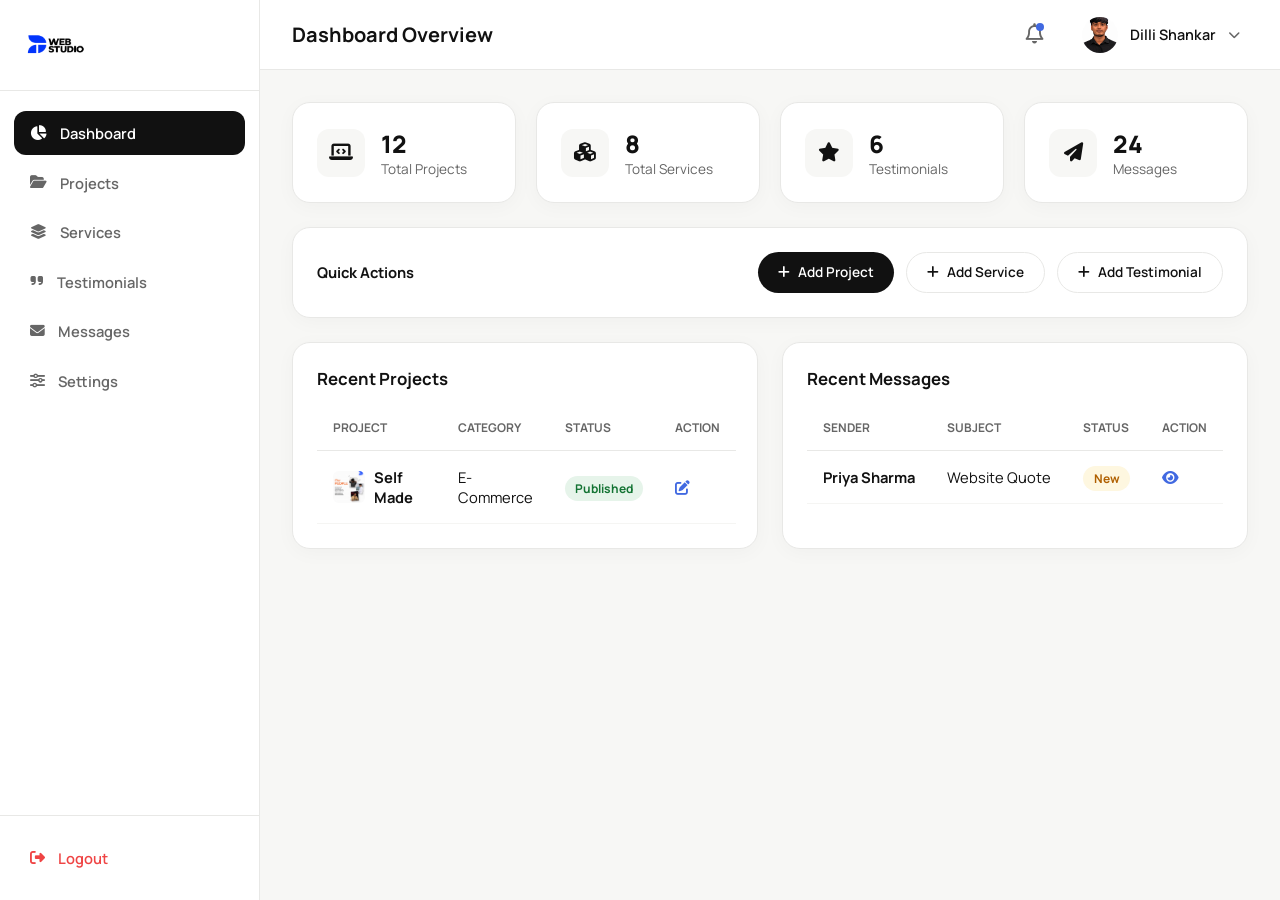
==== admin/index.html @ 5ff92c60 "Admin" ====
<!DOCTYPE html>
<html lang="en">

<head>
    <meta charset="UTF-8" />
    <meta name="viewport" content="width=device-width, initial-scale=1.0" />
    <title>Admin Dashboard — Dilli Web Studio</title>
    <link rel="stylesheet" href="css/admin-common.css" />
    <link rel="stylesheet" href="css/admin-dashboard.css" />
    <link rel="stylesheet" href="https://cdnjs.cloudflare.com/ajax/libs/font-awesome/6.5.1/css/all.min.css" />
</head>

<body>
    <div class="admin-layout">
        <aside class="admin-sidebar">
            <div>
                <div class="sidebar-header">
                    <!-- 3rd Fix: Logo Sizing Fix -->
                    <img src="../data/WebStudio-FinalLogo.png" alt="Dilli Web Studio" class="brand-logo-img" />
                </div>
                <ul class="sidebar-menu">
                    <li class="sidebar-item"><a href="index.html" class="sidebar-link active"><i
                                class="fa-solid fa-chart-pie"></i> Dashboard</a></li>
                    <li class="sidebar-item"><a href="projects.html" class="sidebar-link"><i
                                class="fa-solid fa-folder-open"></i> Projects</a></li>
                    <li class="sidebar-item"><a href="services.html" class="sidebar-link"><i
                                class="fa-solid fa-layer-group"></i> Services</a></li>
                    <li class="sidebar-item"><a href="testimonials.html" class="sidebar-link"><i
                                class="fa-solid fa-quote-right"></i> Testimonials</a></li>
                    <li class="sidebar-item"><a href="messages.html" class="sidebar-link"><i
                                class="fa-solid fa-envelope"></i> Messages</a></li>
                    <li class="sidebar-item"><a href="settings.html" class="sidebar-link"><i
                                class="fa-solid fa-sliders"></i> Settings</a></li>
                </ul>
            </div>
            <div style="padding: 1.25rem 0.85rem; border-top: 1px solid var(--border-subtle);">
                <a href="login.html" class="sidebar-link" style="color: #EF4444;"><i
                        class="fa-solid fa-right-from-bracket"></i> Logout</a>
            </div>
        </aside>

        <div class="admin-main">
            <header class="admin-topbar">
                <h1 style="font-size: 1.25rem; font-weight: 700;">Dashboard Overview</h1>
                <div class="topbar-right">

                    <!-- 1st Fix: Notification Bell Dropdown -->
                    <div class="notif-container">
                        <button class="notif-badge-btn" id="notifBtn">
                            <i class="fa-regular fa-bell"></i>
                            <span class="notif-dot"></span>
                        </button>
                        <div class="dropdown-panel" id="notifDropdown">
                            <div class="dropdown-header">Notifications (2)</div>
                            <div class="dropdown-body">
                                <div class="notif-item">
                                    <strong>New Project Inquiry</strong>
                                    <p style="color:var(--text-secondary);">Priya Sharma requested a quote.</p>
                                </div>
                                <div class="notif-item">
                                    <strong>System Backup</strong>
                                    <p style="color:var(--text-secondary);">Database successfully synced.</p>
                                </div>
                            </div>
                        </div>
                    </div>

                    <!-- 2nd Fix: Interactive Profile Trigger -->
                    <div class="admin-profile-btn" id="profileBtn">
                        <img src="../data/pic-of-mee.png" alt="Dilli Shankar" class="admin-avatar" />
                        <span style="font-weight: 600; font-size: 0.9rem;">Dilli Shankar</span>
                        <i class="fa-solid fa-chevron-down"
                            style="font-size: 0.75rem; color: var(--text-secondary);"></i>
                    </div>

                </div>
            </header>

            <main style="padding: 2rem;">
                <div class="stats-grid">
                    <div class="glass-admin-card stat-card" style="margin-bottom:0;">
                        <div class="stat-icon"><i class="fa-solid fa-laptop-code"></i></div>
                        <div>
                            <div style="font-size: 1.5rem; font-weight: 800;">12</div>
                            <div style="font-size: 0.85rem; color: var(--text-secondary);">Total Projects</div>
                        </div>
                    </div>
                    <div class="glass-admin-card stat-card" style="margin-bottom:0;">
                        <div class="stat-icon"><i class="fa-solid fa-cubes"></i></div>
                        <div>
                            <div style="font-size: 1.5rem; font-weight: 800;">8</div>
                            <div style="font-size: 0.85rem; color: var(--text-secondary);">Total Services</div>
                        </div>
                    </div>
                    <div class="glass-admin-card stat-card" style="margin-bottom:0;">
                        <div class="stat-icon"><i class="fa-solid fa-star"></i></div>
                        <div>
                            <div style="font-size: 1.5rem; font-weight: 800;">6</div>
                            <div style="font-size: 0.85rem; color: var(--text-secondary);">Testimonials</div>
                        </div>
                    </div>
                    <div class="glass-admin-card stat-card" style="margin-bottom:0;">
                        <div class="stat-icon"><i class="fa-solid fa-paper-plane"></i></div>
                        <div>
                            <div style="font-size: 1.5rem; font-weight: 800;">24</div>
                            <div style="font-size: 0.85rem; color: var(--text-secondary);">Messages</div>
                        </div>
                    </div>
                </div>

                <div class="glass-admin-card" style="display:flex; justify-content:space-between; align-items:center;">
                    <div style="font-weight: 700;">Quick Actions</div>
                    <div style="display:flex; gap:0.75rem;">
                        <a href="projects.html" class="btn-pill-admin btn-primary-admin"><i
                                class="fa-solid fa-plus"></i> Add Project</a>
                        <a href="services.html" class="btn-pill-admin btn-secondary-admin"><i
                                class="fa-solid fa-plus"></i> Add Service</a>
                        <a href="testimonials.html" class="btn-pill-admin btn-secondary-admin"><i
                                class="fa-solid fa-plus"></i> Add Testimonial</a>
                    </div>
                </div>

                <div style="display: grid; grid-template-columns: repeat(auto-fit, minmax(380px, 1fr)); gap: 1.5rem;">
                    <div class="glass-admin-card">
                        <h3 style="font-size: 1.05rem; font-weight: 700; margin-bottom: 1rem;">Recent Projects</h3>
                        <table class="admin-table">
                            <thead>
                                <tr>
                                    <th>Project</th>
                                    <th>Category</th>
                                    <th>Status</th>
                                    <th>Action</th>
                                </tr>
                            </thead>
                            <tbody>
                                <tr>
                                    <td style="display:flex; align-items:center; gap:0.6rem;">
                                        <img src="../data/poster.png" class="table-img-thumb" alt="Thumb" />
                                        <strong>Self Made</strong>
                                    </td>
                                    <td>E-Commerce</td>
                                    <td><span class="status-badge published">Published</span></td>
                                    <td><a href="projects.html" style="color:var(--accent-blue);"><i
                                                class="fa-solid fa-pen-to-square"></i></a></td>
                                </tr>
                            </tbody>
                        </table>
                    </div>

                    <div class="glass-admin-card">
                        <h3 style="font-size: 1.05rem; font-weight: 700; margin-bottom: 1rem;">Recent Messages</h3>
                        <table class="admin-table">
                            <thead>
                                <tr>
                                    <th>Sender</th>
                                    <th>Subject</th>
                                    <th>Status</th>
                                    <th>Action</th>
                                </tr>
                            </thead>
                            <tbody>
                                <tr>
                                    <td><strong>Priya Sharma</strong></td>
                                    <td>Website Quote</td>
                                    <td><span class="status-badge new">New</span></td>
                                    <td><a href="messages.html" style="color:var(--accent-blue);"><i
                                                class="fa-solid fa-eye"></i></a></td>
                                </tr>
                            </tbody>
                        </table>
                    </div>
                </div>
            </main>
        </div>
    </div>

    <!-- Quick Profile Modal (Opens on Profile Click) -->
    <div class="custom-modal-backdrop" id="profileModal">
        <div class="custom-modal-card">
            <button class="modal-close-btn" onclick="closeAdminModal('profileModal')">&times;</button>
            <div style="text-align: center; margin-bottom: 1.25rem;">
                <img src="../data/pic-of-mee.png" class="admin-avatar"
                    style="width: 70px; height: 70px; margin-bottom: 0.5rem;" />
                <h3 style="font-weight: 800;">Dilli Shankar</h3>
                <p style="color: var(--text-secondary); font-size: 0.85rem;">Super Admin</p>
            </div>
            <div style="display: flex; flex-direction: column; gap: 0.5rem;">
                <a href="settings.html" class="btn-pill-admin btn-secondary-admin" style="justify-content: center;"><i
                        class="fa-solid fa-sliders"></i> Account Settings</a>
                <a href="login.html" class="btn-pill-admin"
                    style="background:#EF4444; color:#FFF; justify-content: center;"><i
                        class="fa-solid fa-right-from-bracket"></i> Log Out</a>
            </div>
        </div>
    </div>

    <script src="js/admin-script.js"></script>
</body>

</html>
---- admin/css/admin-common.css ----
@import url('https://fonts.googleapis.com/css2?family=Manrope:wght@400;500;600;700;800&display=swap');

:root {
    --bg-primary: #F7F7F5;
    --text-primary: #111111;
    --text-secondary: #666666;
    --color-white: #FFFFFF;
    --border-subtle: #E8E8E6;
    --accent-blue: #4169E1;
    --accent-dark: #1A1A1A;
    --font-family: 'Manrope', -apple-system, sans-serif;

    --radius-sm: 8px;
    --radius-md: 12px;
    --radius-card: 18px;
    --radius-pill: 9999px;

    --shadow-card: 0 4px 20px rgba(0, 0, 0, 0.03);
    --shadow-dropdown: 0 12px 32px rgba(0, 0, 0, 0.12);
}

* { box-sizing: border-box; margin: 0; padding: 0; }

body {
    background-color: var(--bg-primary);
    color: var(--text-primary);
    font-family: var(--font-family);
    font-size: 0.92rem;
    overflow-x: hidden;
}

/* Layout */
.admin-layout { display: flex; min-height: 100vh; }

.admin-sidebar {
    width: 260px;
    background: var(--color-white);
    border-right: 1px solid var(--border-subtle);
    display: flex;
    flex-direction: column;
    justify-content: space-between;
    position: fixed;
    top: 0; bottom: 0; left: 0;
    z-index: 1000;
}

.sidebar-header {
    padding: 1.5rem;
    display: flex;
    align-items: center;
    border-bottom: 1px solid var(--border-subtle);
}

.brand-logo-img {
    height: 42px;
    max-width: 170px;
    object-fit: contain;
}

.sidebar-menu { list-style: none; padding: 1.25rem 0.85rem; flex-grow: 1; }
.sidebar-item { margin-bottom: 0.35rem; }

.sidebar-link {
    display: flex;
    align-items: center;
    gap: 0.85rem;
    padding: 0.75rem 1rem;
    color: var(--text-secondary);
    text-decoration: none;
    font-weight: 600;
    border-radius: var(--radius-md);
    transition: all 0.2s ease;
}

.sidebar-link:hover, .sidebar-link.active {
    color: var(--text-primary);
    background-color: var(--bg-primary);
}

.sidebar-link.active {
    background-color: #111;
    color: #FFF;
}

.admin-main { margin-left: 260px; flex-grow: 1; display: flex; flex-direction: column; }

.admin-topbar {
    height: 70px;
    background: rgba(255, 255, 255, 0.95);
    backdrop-filter: blur(10px);
    border-bottom: 1px solid var(--border-subtle);
    display: flex;
    align-items: center;
    justify-content: space-between;
    padding: 0 2rem;
    position: sticky;
    top: 0;
    z-index: 999;
}

.topbar-right { display: flex; align-items: center; gap: 1.5rem; position: relative; }

/* Notifications Dropdown */
.notif-container { position: relative; }
.notif-badge-btn {
    position: relative;
    background: none; border: none;
    font-size: 1.25rem; color: var(--text-secondary);
    cursor: pointer; padding: 6px;
    border-radius: 50%;
    transition: background 0.2s;
}
.notif-badge-btn:hover { background: var(--bg-primary); color: var(--text-primary); }
.notif-dot {
    position: absolute; top: 6px; right: 6px;
    width: 8px; height: 8px;
    background-color: var(--accent-blue);
    border-radius: 50%;
}

.dropdown-panel {
    position: absolute;
    top: 50px; right: 0;
    width: 320px;
    background: #FFF;
    border: 1px solid var(--border-subtle);
    border-radius: var(--radius-card);
    box-shadow: var(--shadow-dropdown);
    display: none;
    flex-direction: column;
    z-index: 1001;
}
.dropdown-panel.show { display: flex; }
.dropdown-header { padding: 1rem; font-weight: 700; border-bottom: 1px solid var(--border-subtle); }
.dropdown-body { max-height: 260px; overflow-y: auto; }
.notif-item { padding: 0.85rem 1rem; border-bottom: 1px solid #F2F2F0; font-size: 0.85rem; cursor: pointer; }
.notif-item:hover { background: var(--bg-primary); }

/* Profile Trigger */
.admin-profile-btn {
    display: flex; align-items: center; gap: 0.75rem;
    cursor: pointer; padding: 4px 8px; border-radius: var(--radius-pill);
    transition: background 0.2s;
}
.admin-profile-btn:hover { background: var(--bg-primary); }
.admin-avatar { width: 36px; height: 36px; border-radius: 50%; object-fit: cover; }

/* Shared Cards & UI Components */
.glass-admin-card {
    background: var(--color-white);
    border: 1px solid var(--border-subtle);
    border-radius: var(--radius-card);
    box-shadow: var(--shadow-card);
    padding: 1.5rem;
    margin-bottom: 1.5rem;
}

.btn-pill-admin {
    display: inline-flex; align-items: center; gap: 0.5rem;
    border-radius: var(--radius-pill); font-weight: 600; font-size: 0.85rem;
    padding: 0.65rem 1.25rem; cursor: pointer; border: none; text-decoration: none;
}
.btn-primary-admin { background: #111; color: #FFF; transition: 0.2s; }
.btn-primary-admin:hover { background: var(--accent-blue); }
.btn-secondary-admin { background: #FFF; color: #111; border: 1px solid var(--border-subtle); }

.admin-form-group { margin-bottom: 1rem; text-align: left; }
.admin-form-group label { display: block; font-weight: 600; margin-bottom: 0.35rem; font-size: 0.85rem; }
.admin-input { width: 100%; padding: 0.7rem 0.9rem; border-radius: 10px; border: 1px solid var(--border-subtle); background: var(--bg-primary); }

/* Responsive Toggle */
.sidebar-toggle-btn {
    display: none;
    background: none;
    border: none;
    font-size: 1.25rem;
    cursor: pointer;
    color: var(--text-primary);
    padding: 0.5rem;
}

@media (max-width: 991px) {
    .sidebar-toggle-btn { display: block; }
}

/* Modals */
.custom-modal-backdrop {
    position: fixed; inset: 0; background: rgba(0, 0, 0, 0.4);
    backdrop-filter: blur(4px); display: none; align-items: center; justify-content: center; z-index: 9999;
}
.custom-modal-backdrop.active { display: flex; }
.custom-modal-card {
    background: #FFF; border-radius: var(--radius-card);
    width: min(90%, 500px); padding: 2rem; position: relative;
}
.modal-close-btn { position: absolute; top: 1.25rem; right: 1.25rem; background: none; border: none; font-size: 1.2rem; cursor: pointer; }
---- admin/css/admin-dashboard.css ----
/* Dashboard Specific Styles */
.stats-grid { 
    display: grid; 
    grid-template-columns: repeat(auto-fit, minmax(210px, 1fr)); 
    gap: 1.25rem; 
    margin-bottom: 1.5rem; 
}

.stat-card { display: flex; align-items: center; gap: 1rem; }

.stat-icon {
    width: 48px; height: 48px; border-radius: 12px;
    background: var(--bg-primary); color: var(--text-primary);
    display: flex; align-items: center; justify-content: center; font-size: 1.2rem;
}

.admin-table { width: 100%; border-collapse: collapse; text-align: left; }
.admin-table th { padding: 0.85rem 1rem; border-bottom: 1px solid var(--border-subtle); font-size: 0.75rem; text-transform: uppercase; color: var(--text-secondary); }
.admin-table td { padding: 1rem; border-bottom: 1px solid #F5F5F3; vertical-align: middle; }
.table-img-thumb { width: 44px; height: 32px; border-radius: 6px; object-fit: cover; }

.status-badge { padding: 0.25rem 0.65rem; border-radius: var(--radius-pill); font-size: 0.75rem; font-weight: 700; }
.status-badge.published { background: #E6F4EA; color: #137333; }
.status-badge.new { background: #FEF7E0; color: #B06000; }
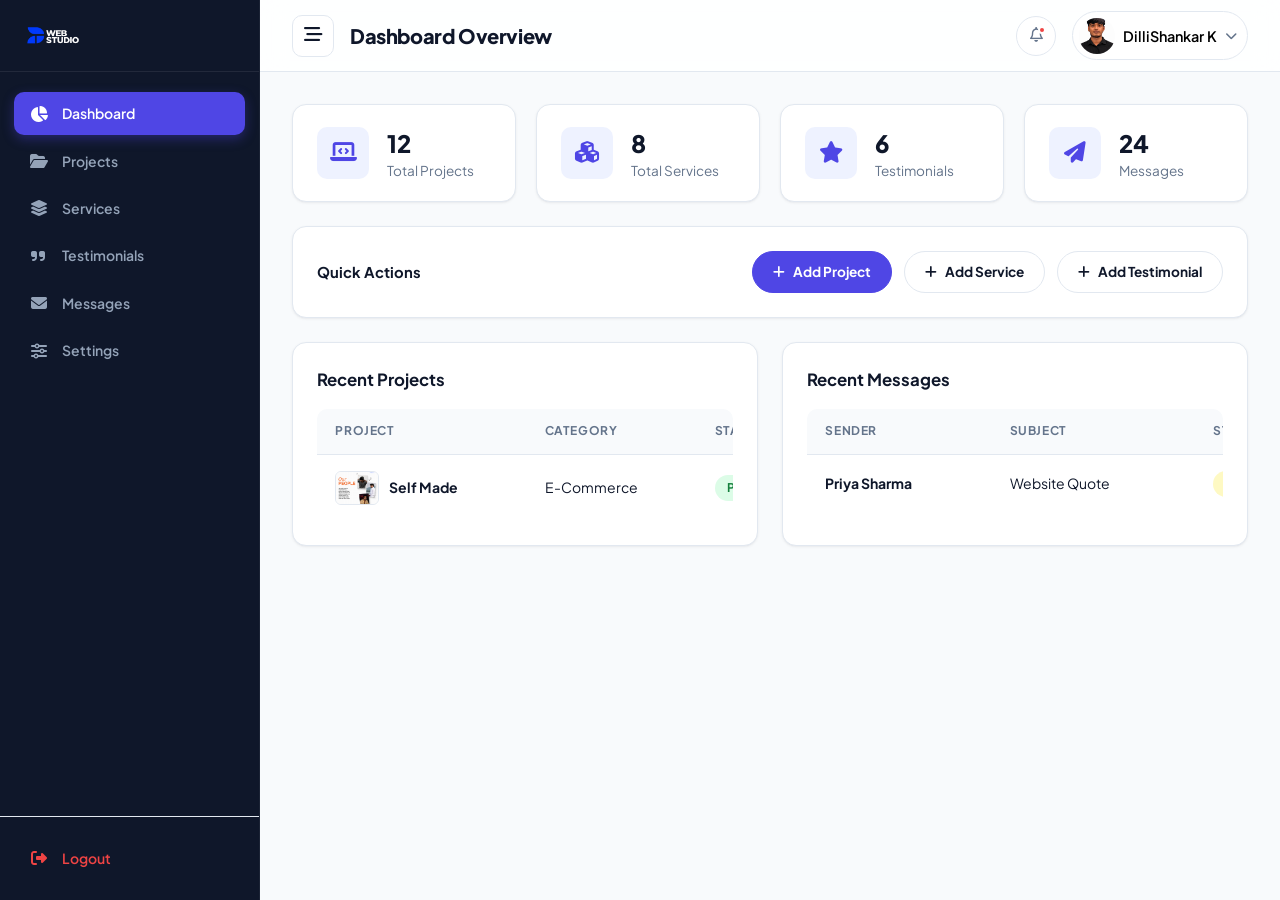
==== commit 434d6c5a: "'a'" ====
--- a/admin/index.html
+++ b/admin/index.html
@@ -5,18 +5,17 @@
     <meta charset="UTF-8" />
     <meta name="viewport" content="width=device-width, initial-scale=1.0" />
     <title>Admin Dashboard — Dilli Web Studio</title>
-    <link rel="stylesheet" href="css/admin-common.css" />
-    <link rel="stylesheet" href="css/admin-dashboard.css" />
+    <link rel="stylesheet" href="css/admin.css" />
     <link rel="stylesheet" href="https://cdnjs.cloudflare.com/ajax/libs/font-awesome/6.5.1/css/all.min.css" />
 </head>
 
 <body>
     <div class="admin-layout">
-        <aside class="admin-sidebar">
+        <!-- Sidebar Navigation -->
+        <aside class="admin-sidebar" id="adminSidebar">
             <div>
                 <div class="sidebar-header">
-                    <!-- 3rd Fix: Logo Sizing Fix -->
-                    <img src="../data/WebStudio-FinalLogo.png" alt="Dilli Web Studio" class="brand-logo-img" />
+                    <img src="../data/WebStudio-FinalLogo1.png" alt="Dilli Web Studio" class="brand-logo-img" />
                 </div>
                 <ul class="sidebar-menu">
                     <li class="sidebar-item"><a href="index.html" class="sidebar-link active"><i
@@ -39,14 +38,22 @@
             </div>
         </aside>
 
+        <!-- Main Content Area -->
         <div class="admin-main">
+            <!-- Professional Top Navigation Bar -->
             <header class="admin-topbar">
-                <h1 style="font-size: 1.25rem; font-weight: 700;">Dashboard Overview</h1>
+                <div class="topbar-left">
+                    <!-- Clean Professional Hamburger Toggle -->
+                    <button class="sidebar-toggle-btn" id="sidebarToggle" aria-label="Toggle Navigation">
+                        <i class="fa-solid fa-bars-staggered"></i>
+                    </button>
+                    <h1 class="page-title">Dashboard Overview</h1>
+                </div>
+
                 <div class="topbar-right">
-
-                    <!-- 1st Fix: Notification Bell Dropdown -->
+                    <!-- Notification Bell Dropdown -->
                     <div class="notif-container">
-                        <button class="notif-badge-btn" id="notifBtn">
+                        <button class="notif-badge-btn" id="notifBtn" aria-label="Notifications">
                             <i class="fa-regular fa-bell"></i>
                             <span class="notif-dot"></span>
                         </button>
@@ -65,14 +72,12 @@
                         </div>
                     </div>
 
-                    <!-- 2nd Fix: Interactive Profile Trigger -->
-                    <div class="admin-profile-btn" id="profileBtn">
-                        <img src="../data/pic-of-mee.png" alt="Dilli Shankar" class="admin-avatar" />
-                        <span style="font-weight: 600; font-size: 0.9rem;">Dilli Shankar</span>
-                        <i class="fa-solid fa-chevron-down"
-                            style="font-size: 0.75rem; color: var(--text-secondary);"></i>
-                    </div>
-
+                    <!-- Refined Profile Trigger -->
+                    <button class="admin-profile-btn" id="profileBtn" onclick="openAdminModal('profileModal')">
+                        <img src="../data/pic-of-mee.png" alt="DilliShankar K" class="admin-avatar" />
+                        <span style="font-weight: 600; font-size: 0.9rem;">DilliShankar K</span>
+                        <i class="fa-solid fa-chevron-down profile-chevron"></i>
+                    </button>
                 </div>
             </header>
 
@@ -108,9 +113,10 @@
                     </div>
                 </div>
 
-                <div class="glass-admin-card" style="display:flex; justify-content:space-between; align-items:center;">
+                <div class="glass-admin-card"
+                    style="display:flex; justify-content:space-between; align-items:center; flex-wrap:wrap; gap:1rem;">
                     <div style="font-weight: 700;">Quick Actions</div>
-                    <div style="display:flex; gap:0.75rem;">
+                    <div style="display:flex; gap:0.75rem; flex-wrap:wrap;">
                         <a href="projects.html" class="btn-pill-admin btn-primary-admin"><i
                                 class="fa-solid fa-plus"></i> Add Project</a>
                         <a href="services.html" class="btn-pill-admin btn-secondary-admin"><i
@@ -120,76 +126,89 @@
                     </div>
                 </div>
 
-                <div style="display: grid; grid-template-columns: repeat(auto-fit, minmax(380px, 1fr)); gap: 1.5rem;">
+                <div style="display: grid; grid-template-columns: repeat(auto-fit, minmax(300px, 1fr)); gap: 1.5rem;">
                     <div class="glass-admin-card">
                         <h3 style="font-size: 1.05rem; font-weight: 700; margin-bottom: 1rem;">Recent Projects</h3>
-                        <table class="admin-table">
-                            <thead>
-                                <tr>
-                                    <th>Project</th>
-                                    <th>Category</th>
-                                    <th>Status</th>
-                                    <th>Action</th>
-                                </tr>
-                            </thead>
-                            <tbody>
-                                <tr>
-                                    <td style="display:flex; align-items:center; gap:0.6rem;">
-                                        <img src="../data/poster.png" class="table-img-thumb" alt="Thumb" />
-                                        <strong>Self Made</strong>
-                                    </td>
-                                    <td>E-Commerce</td>
-                                    <td><span class="status-badge published">Published</span></td>
-                                    <td><a href="projects.html" style="color:var(--accent-blue);"><i
-                                                class="fa-solid fa-pen-to-square"></i></a></td>
-                                </tr>
-                            </tbody>
-                        </table>
+                        <div class="table-responsive-custom">
+                            <table class="admin-table">
+                                <thead>
+                                    <tr>
+                                        <th>Project</th>
+                                        <th>Category</th>
+                                        <th>Status</th>
+                                        <th>Action</th>
+                                    </tr>
+                                </thead>
+                                <tbody>
+                                    <tr>
+                                        <td style="display:flex; align-items:center; gap:0.6rem;">
+                                            <img src="../data/poster.png" class="table-img-thumb" alt="Thumb" />
+                                            <strong>Self Made</strong>
+                                        </td>
+                                        <td>E-Commerce</td>
+                                        <td><span class="status-badge published">Published</span></td>
+                                        <td><a href="projects.html" style="color:var(--accent-primary);"><i
+                                                    class="fa-solid fa-pen-to-square"></i></a></td>
+                                    </tr>
+                                </tbody>
+                            </table>
+                        </div>
                     </div>
 
                     <div class="glass-admin-card">
                         <h3 style="font-size: 1.05rem; font-weight: 700; margin-bottom: 1rem;">Recent Messages</h3>
-                        <table class="admin-table">
-                            <thead>
-                                <tr>
-                                    <th>Sender</th>
-                                    <th>Subject</th>
-                                    <th>Status</th>
-                                    <th>Action</th>
-                                </tr>
-                            </thead>
-                            <tbody>
-                                <tr>
-                                    <td><strong>Priya Sharma</strong></td>
-                                    <td>Website Quote</td>
-                                    <td><span class="status-badge new">New</span></td>
-                                    <td><a href="messages.html" style="color:var(--accent-blue);"><i
-                                                class="fa-solid fa-eye"></i></a></td>
-                                </tr>
-                            </tbody>
-                        </table>
+                        <div class="table-responsive-custom">
+                            <table class="admin-table">
+                                <thead>
+                                    <tr>
+                                        <th>Sender</th>
+                                        <th>Subject</th>
+                                        <th>Status</th>
+                                        <th>Action</th>
+                                    </tr>
+                                </thead>
+                                <tbody>
+                                    <tr>
+                                        <td><strong>Priya Sharma</strong></td>
+                                        <td>Website Quote</td>
+                                        <td><span class="status-badge new">New</span></td>
+                                        <td><a href="messages.html" style="color:var(--accent-primary);"><i
+                                                    class="fa-solid fa-eye"></i></a></td>
+                                    </tr>
+                                </tbody>
+                            </table>
+                        </div>
                     </div>
                 </div>
             </main>
         </div>
     </div>
 
-    <!-- Quick Profile Modal (Opens on Profile Click) -->
+    <!-- Mobile Backdrop -->
+    <div class="sidebar-overlay" id="sidebarOverlay"></div>
+
+    <!-- Updated Quick Profile Modal -->
     <div class="custom-modal-backdrop" id="profileModal">
-        <div class="custom-modal-card">
-            <button class="modal-close-btn" onclick="closeAdminModal('profileModal')">&times;</button>
-            <div style="text-align: center; margin-bottom: 1.25rem;">
-                <img src="../data/pic-of-mee.png" class="admin-avatar"
-                    style="width: 70px; height: 70px; margin-bottom: 0.5rem;" />
-                <h3 style="font-weight: 800;">Dilli Shankar</h3>
-                <p style="color: var(--text-secondary); font-size: 0.85rem;">Super Admin</p>
-            </div>
-            <div style="display: flex; flex-direction: column; gap: 0.5rem;">
-                <a href="settings.html" class="btn-pill-admin btn-secondary-admin" style="justify-content: center;"><i
-                        class="fa-solid fa-sliders"></i> Account Settings</a>
-                <a href="login.html" class="btn-pill-admin"
-                    style="background:#EF4444; color:#FFF; justify-content: center;"><i
-                        class="fa-solid fa-right-from-bracket"></i> Log Out</a>
+        <div class="custom-modal-card profile-card-modal">
+            <button class="modal-close-btn" onclick="closeAdminModal('profileModal')"
+                aria-label="Close modal">&times;</button>
+            <div class="profile-modal-content">
+                <div class="profile-avatar-large">
+                    <img src="../data/pic-of-mee.png" alt="DilliShankar K" />
+                </div>
+                <h2 class="profile-name">DilliShankar K</h2>
+                <p class="profile-role">Founder of WebStudio</p>
+
+                <div class="profile-actions">
+                    <a href="settings.html" class="btn-pill-admin btn-secondary-admin profile-btn">
+                        <i class="fa-solid fa-sliders"></i>
+                        <span>Account Settings</span>
+                    </a>
+                    <a href="login.html" class="btn-pill-admin btn-danger-admin profile-btn">
+                        <i class="fa-solid fa-right-from-bracket"></i>
+                        <span>Log Out</span>
+                    </a>
+                </div>
             </div>
         </div>
     </div>
--- a/admin/css/admin.css
+++ b/admin/css/admin.css
@@ -0,0 +1,996 @@
+/* =========================================================
+   PROFESSIONAL MODERN ADMIN PANEL SYSTEM
+   Target: Dilli Web Studio Admin Suite
+   ========================================================= */
+
+@import url('https://fonts.googleapis.com/css2?family=Plus+Jakarta+Sans:wght@400;500;600;700;800&display=swap');
+
+/* ---------- Theme Color Variables & Tokens ---------- */
+:root {
+    /* Brand & Accent Palette */
+    --accent-primary: #4f46e5;       /* Indigo primary */
+    --accent-primary-hover: #4338ca;
+    --accent-light: #eef2ff;
+    
+    /* Dark Sidebar & Navigation */
+    --bg-sidebar: #0f172a;           /* Deep Slate Blue */
+    --bg-sidebar-hover: #1e293b;
+    --sidebar-border: rgba(255, 255, 255, 0.08);
+
+    /* Main Interface Colors */
+    --bg-primary: #f8fafc;           /* Clean Off-White Background */
+    --bg-surface: #ffffff;           /* Elevated Card White */
+    
+    /* Typography Colors */
+    --text-primary: #0f172a;         /* High contrast slate */
+    --text-secondary: #64748b;       /* Soft muted slate */
+    --text-muted: #94a3b8;           /* Placeholder slate */
+    --text-on-dark: #f8fafc;
+
+    /* Borders & Dividers */
+    --border-subtle: #e2e8f0;
+    --border-thin: 1px solid var(--border-subtle);
+
+    /* Status Badges Colors */
+    --status-success-bg: #dcfce7;
+    --status-success-text: #15803d;
+    --status-warning-bg: #fef9c3;
+    --status-warning-text: #a16207;
+    --status-danger-bg: #fee2e2;
+    --status-danger-text: #b91c1c;
+
+    /* Refined Drop Shadows */
+    --shadow-xs: 0 1px 2px 0 rgba(0, 0, 0, 0.05);
+    --shadow-sm: 0 1px 3px 0 rgba(15, 23, 42, 0.06), 0 1px 2px -1px rgba(15, 23, 42, 0.06);
+    --shadow-md: 0 4px 6px -1px rgba(15, 23, 42, 0.08), 0 2px 4px -2px rgba(15, 23, 42, 0.05);
+    --shadow-lg: 0 10px 25px -5px rgba(15, 23, 42, 0.1), 0 8px 10px -6px rgba(15, 23, 42, 0.06);
+
+    /* Border Radius Token Hierarchy */
+    --radius-sm: 6px;
+    --radius-md: 10px;
+    --radius-lg: 14px;
+    --radius-pill: 9999px;
+
+    /* Structural Dimensions */
+    --sidebar-width: 260px;
+    --topbar-height: 72px;
+
+    font-family: 'Plus Jakarta Sans', system-ui, -apple-system, BlinkMacSystemFont, "Segoe UI", Roboto, sans-serif;
+}
+
+/* ---------- Master CSS Reset ---------- */
+*, *::before, *::after {
+    box-sizing: border-box;
+}
+
+html {
+    scroll-behavior: smooth;
+}
+
+body {
+    margin: 0;
+    min-height: 100vh;
+    background: var(--bg-primary);
+    color: var(--text-primary);
+    font-family: inherit;
+    font-size: 0.925rem;
+    line-height: 1.5;
+    -webkit-font-smoothing: antialiased;
+}
+
+button, input, select, textarea {
+    font-family: inherit;
+    font-size: inherit;
+}
+
+button {
+    cursor: pointer;
+    border: none;
+    background: transparent;
+}
+
+a {
+    color: inherit;
+    text-decoration: none;
+}
+
+img {
+    max-width: 100%;
+    display: block;
+}
+
+/* ---------- Admin Layout Grid ---------- */
+.admin-layout {
+    display: flex;
+    min-height: 100vh;
+    width: 100%;
+    background: var(--bg-primary);
+}
+
+/* ---------- Sidebar Styling ---------- */
+.admin-sidebar {
+    position: fixed;
+    inset: 0 auto 0 0;
+    width: var(--sidebar-width);
+    min-height: 100vh;
+    background: var(--bg-sidebar);
+    color: var(--text-on-dark);
+    display: flex;
+    flex-direction: column;
+    justify-content: space-between;
+    z-index: 100;
+    overflow-y: auto;
+    border-right: 1px solid rgba(255, 255, 255, 0.05);
+    transition: transform 0.3s cubic-bezier(0.16, 1, 0.3, 1);
+}
+
+.admin-sidebar > div:first-child {
+    flex: 1;
+}
+
+.sidebar-header {
+    height: var(--topbar-height);
+    display: flex;
+    align-items: center;
+    padding: 0 1.5rem;
+    border-bottom: 1px solid var(--sidebar-border);
+}
+
+.brand-logo-img {
+    display: block;
+    width: auto;
+    max-width: 170px;
+    height: 38px;
+    object-fit: contain;
+}
+
+.sidebar-menu {
+    list-style: none;
+    padding: 1.25rem 0.85rem;
+    margin: 0;
+}
+
+.sidebar-item {
+    margin-bottom: 0.25rem;
+}
+
+.sidebar-link {
+    display: flex;
+    align-items: center;
+    gap: 0.85rem;
+    width: 100%;
+    padding: 0.7rem 0.95rem;
+    border-radius: var(--radius-md);
+    color: #94a3b8;
+    font-size: 0.875rem;
+    font-weight: 600;
+    transition: all 0.2s ease;
+}
+
+.sidebar-link i {
+    width: 20px;
+    text-align: center;
+    font-size: 1rem;
+    transition: color 0.2s ease;
+}
+
+.sidebar-link:hover {
+    background: var(--bg-sidebar-hover);
+    color: #ffffff;
+}
+
+.sidebar-link.active {
+    background: var(--accent-primary);
+    color: #ffffff;
+    box-shadow: 0 4px 12px rgba(79, 70, 229, 0.35);
+}
+
+.sidebar-link.active i {
+    color: #ffffff;
+}
+
+/* ---------- Main Workspace Layout ---------- */
+.admin-main {
+    width: calc(100% - var(--sidebar-width));
+    min-width: 0;
+    margin-left: var(--sidebar-width);
+    min-height: 100vh;
+    display: flex;
+    flex-direction: column;
+}
+
+/* ---------- Top Navigation Bar ---------- */
+.admin-topbar {
+    position: sticky;
+    top: 0;
+    z-index: 50;
+    height: var(--topbar-height);
+    padding: 0 2rem;
+    display: flex;
+    align-items: center;
+    justify-content: space-between;
+    gap: 1rem;
+    background: rgba(255, 255, 255, 0.85);
+    border-bottom: var(--border-thin);
+    backdrop-filter: blur(12px);
+    -webkit-backdrop-filter: blur(12px);
+}
+
+.admin-topbar h1,
+.admin-topbar .page-title {
+    margin: 0;
+    font-size: 1.25rem;
+    font-weight: 800;
+    letter-spacing: -0.02em;
+    color: var(--text-primary);
+}
+
+.topbar-right {
+    display: flex;
+    align-items: center;
+    gap: 1rem;
+}
+
+.sidebar-toggle-btn {
+    display: none;
+    background: transparent;
+    border: 1px solid var(--border-subtle);
+    border-radius: var(--radius-sm);
+    color: var(--text-primary);
+    font-size: 1.1rem;
+    padding: 0.45rem 0.65rem;
+    cursor: pointer;
+    transition: background 0.2s ease;
+}
+
+.sidebar-toggle-btn:hover {
+    background: #f1f5f9;
+}
+
+/* ---------- User Profile Trigger Badge ---------- */
+.admin-profile-btn {
+    display: flex;
+    align-items: center;
+    gap: 0.75rem;
+    padding: 0.35rem 0.75rem 0.35rem 0.35rem;
+    border-radius: var(--radius-pill);
+    border: 1px solid var(--border-subtle);
+    background: var(--bg-surface);
+    cursor: pointer;
+    transition: all 0.2s ease;
+}
+
+.admin-profile-btn:hover {
+    background: #f8fafc;
+    border-color: #cbd5e1;
+    box-shadow: var(--shadow-xs);
+}
+
+.admin-avatar {
+    width: 36px;
+    height: 36px;
+    border-radius: 50%;
+    object-fit: cover;
+}
+
+/* ---------- Notification Center Dropdown ---------- */
+.notif-container {
+    position: relative;
+}
+
+.notif-badge-btn {
+    position: relative;
+    width: 40px;
+    height: 40px;
+    border: 1px solid var(--border-subtle);
+    border-radius: 50%;
+    background: var(--bg-surface);
+    color: var(--text-secondary);
+    display: inline-flex;
+    align-items: center;
+    justify-content: center;
+    transition: all 0.2s ease;
+}
+
+.notif-badge-btn:hover {
+    background: #f8fafc;
+    color: var(--text-primary);
+}
+
+.notif-dot {
+    position: absolute;
+    top: 9px;
+    right: 9px;
+    width: 8px;
+    height: 8px;
+    border-radius: 50%;
+    background: #ef4444;
+    border: 2px solid #ffffff;
+}
+
+.dropdown-panel {
+    position: absolute;
+    top: calc(100% + 0.5rem);
+    right: 0;
+    width: min(350px, calc(100vw - 2rem));
+    background: var(--bg-surface);
+    border: var(--border-thin);
+    border-radius: var(--radius-lg);
+    box-shadow: var(--shadow-lg);
+    overflow: hidden;
+    opacity: 0;
+    visibility: hidden;
+    transform: translateY(-8px);
+    transition: all 0.2s cubic-bezier(0.16, 1, 0.3, 1);
+    z-index: 200;
+}
+
+.dropdown-panel.show {
+    opacity: 1;
+    visibility: visible;
+    transform: translateY(0);
+}
+
+.dropdown-header {
+    padding: 1rem 1.15rem;
+    font-weight: 700;
+    font-size: 0.9rem;
+    background: #f8fafc;
+    border-bottom: var(--border-thin);
+}
+
+.dropdown-body {
+    max-height: 320px;
+    overflow-y: auto;
+}
+
+.notif-item {
+    padding: 0.9rem 1.15rem;
+    border-bottom: var(--border-thin);
+    transition: background 0.15s ease;
+}
+
+.notif-item:hover {
+    background: #f8fafc;
+}
+
+.notif-item:last-child {
+    border-bottom: 0;
+}
+
+.notif-item strong {
+    display: block;
+    font-size: 0.85rem;
+    color: var(--text-primary);
+    margin-bottom: 0.15rem;
+}
+
+.notif-item p {
+    margin: 0;
+    font-size: 0.8rem;
+    color: var(--text-secondary);
+}
+
+/* ---------- Main Dashboard Content Body ---------- */
+.admin-content-body, main {
+    padding: 2rem;
+    flex: 1;
+}
+
+.admin-content-body > * + *, main > * + * {
+    margin-top: 1.5rem;
+}
+
+/* ---------- Card Modern UI Containers ---------- */
+.glass-admin-card {
+    background: var(--bg-surface);
+    border: var(--border-thin);
+    border-radius: var(--radius-lg);
+    padding: 1.5rem;
+    box-shadow: var(--shadow-sm);
+    transition: box-shadow 0.2s ease, border-color 0.2s ease;
+}
+
+.glass-admin-card:hover {
+    box-shadow: var(--shadow-md);
+}
+
+.glass-admin-card h1,
+.glass-admin-card h2,
+.glass-admin-card h3,
+.glass-admin-card h4,
+.glass-admin-card p {
+    margin-top: 0;
+}
+
+/* ---------- Stat Cards Grid ---------- */
+.stats-grid {
+    display: grid;
+    grid-template-columns: repeat(auto-fit, minmax(220px, 1fr));
+    gap: 1.25rem;
+    margin-bottom: 1.5rem;
+}
+
+.stat-card {
+    display: flex;
+    align-items: center;
+    gap: 1.15rem;
+    padding: 1.25rem 1.5rem;
+}
+
+.stat-icon {
+    width: 52px;
+    height: 52px;
+    border-radius: var(--radius-md);
+    background: var(--accent-light);
+    color: var(--accent-primary);
+    display: flex;
+    align-items: center;
+    justify-content: center;
+    font-size: 1.35rem;
+    flex-shrink: 0;
+}
+
+/* ---------- Custom Button System ---------- */
+.btn-pill-admin {
+    display: inline-flex;
+    align-items: center;
+    justify-content: center;
+    gap: 0.5rem;
+    min-height: 42px;
+    padding: 0.6rem 1.25rem;
+    border: 1px solid transparent;
+    border-radius: var(--radius-pill);
+    font-size: 0.85rem;
+    font-weight: 700;
+    white-space: nowrap;
+    transition: all 0.2s ease;
+    cursor: pointer;
+}
+
+.btn-pill-admin:hover {
+    transform: translateY(-1px);
+    box-shadow: var(--shadow-sm);
+}
+
+.btn-pill-admin:active {
+    transform: translateY(0);
+}
+
+.btn-primary-admin {
+    background: var(--accent-primary);
+    color: #ffffff;
+    border-color: var(--accent-primary);
+}
+
+.btn-primary-admin:hover {
+    background: var(--accent-primary-hover);
+    border-color: var(--accent-primary-hover);
+}
+
+.btn-secondary-admin {
+    background: #ffffff;
+    color: var(--text-primary);
+    border-color: var(--border-subtle);
+}
+
+.btn-secondary-admin:hover {
+    background: #f8fafc;
+    border-color: #cbd5e1;
+}
+
+.btn-danger-admin {
+    background: #ef4444;
+    color: #ffffff;
+    border-color: #ef4444;
+}
+
+.btn-danger-admin:hover {
+    background: #dc2626;
+    border-color: #dc2626;
+}
+
+/* ---------- Form Controls & Inputs ---------- */
+.admin-form-group {
+    margin-bottom: 1.15rem;
+}
+
+.admin-form-group label {
+    display: block;
+    margin-bottom: 0.4rem;
+    color: var(--text-primary);
+    font-size: 0.825rem;
+    font-weight: 700;
+}
+
+.admin-input {
+    width: 100%;
+    min-height: 44px;
+    padding: 0.65rem 0.95rem;
+    border: 1px solid var(--border-subtle);
+    border-radius: var(--radius-md);
+    outline: none;
+    background: var(--bg-surface);
+    color: var(--text-primary);
+    transition: all 0.2s ease;
+}
+
+textarea.admin-input {
+    min-height: 110px;
+}
+
+.admin-input::placeholder {
+    color: var(--text-muted);
+}
+
+.admin-input:focus {
+    border-color: var(--accent-primary);
+    box-shadow: 0 0 0 4px rgba(79, 70, 229, 0.12);
+}
+
+input[type="file"].admin-input {
+    padding: 0.5rem;
+}
+
+/* ---------- Modern Tables Styling ---------- */
+.table-responsive-custom {
+    width: 100%;
+    overflow-x: auto;
+    -webkit-overflow-scrolling: touch;
+    border-radius: var(--radius-md);
+}
+
+.admin-table {
+    width: 100%;
+    min-width: 650px;
+    border-collapse: separate;
+    border-spacing: 0;
+    text-align: left;
+}
+
+.admin-table th {
+    background: #f8fafc;
+    padding: 0.85rem 1.15rem;
+    font-size: 0.75rem;
+    font-weight: 700;
+    text-transform: uppercase;
+    letter-spacing: 0.05em;
+    color: var(--text-secondary);
+    border-bottom: 1px solid var(--border-subtle);
+}
+
+.admin-table td {
+    padding: 1rem 1.15rem;
+    border-bottom: 1px solid var(--border-subtle);
+    vertical-align: middle;
+    color: var(--text-primary);
+    font-size: 0.875rem;
+}
+
+.admin-table tr:last-child td {
+    border-bottom: 0;
+}
+
+.admin-table tbody tr {
+    transition: background 0.15s ease;
+}
+
+.admin-table tbody tr:hover {
+    background: #f8fafc;
+}
+
+.table-img-thumb {
+    width: 44px;
+    height: 34px;
+    border-radius: var(--radius-sm);
+    object-fit: cover;
+    border: 1px solid var(--border-subtle);
+}
+
+/* ---------- Status Badges ---------- */
+.status-badge {
+    display: inline-flex;
+    align-items: center;
+    justify-content: center;
+    padding: 0.25rem 0.75rem;
+    border-radius: var(--radius-pill);
+    font-size: 0.75rem;
+    font-weight: 700;
+}
+
+.status-badge.published, 
+.status-badge.active {
+    background: var(--status-success-bg);
+    color: var(--status-success-text);
+}
+
+.status-badge.new {
+    background: var(--status-warning-bg);
+    color: var(--status-warning-text);
+}
+
+.status-badge.danger {
+    background: var(--status-danger-bg);
+    color: var(--status-danger-text);
+}
+
+/* ---------- File & Image Upload Previews ---------- */
+.image-preview-container {
+    width: 100%;
+    min-height: 130px;
+    margin-top: 0.75rem;
+    border: 2px dashed #cbd5e1;
+    border-radius: var(--radius-md);
+    display: flex;
+    align-items: center;
+    justify-content: center;
+    overflow: hidden;
+    background: #f8fafc;
+}
+
+.image-preview-container img {
+    display: block;
+    width: 100%;
+    max-height: 220px;
+    object-fit: contain;
+}
+
+/* ---------- Modals System ---------- */
+.custom-modal-backdrop {
+    position: fixed;
+    inset: 0;
+    z-index: 1000;
+    display: flex;
+    align-items: center;
+    justify-content: center;
+    padding: 1rem;
+    background: rgba(15, 23, 42, 0.6);
+    backdrop-filter: blur(6px);
+    -webkit-backdrop-filter: blur(6px);
+    opacity: 0;
+    visibility: hidden;
+    pointer-events: none;
+    transition: all 0.25s cubic-bezier(0.16, 1, 0.3, 1);
+}
+
+.custom-modal-backdrop.active {
+    opacity: 1;
+    visibility: visible;
+    pointer-events: auto;
+}
+
+.custom-modal-card {
+    position: relative;
+    width: min(92%, 600px);
+    max-height: 90vh;
+    overflow-y: auto;
+    padding: 2rem;
+    background: var(--bg-surface);
+    color: var(--text-primary);
+    border: var(--border-thin);
+    border-radius: var(--radius-lg);
+    box-shadow: var(--shadow-lg);
+    transform: translateY(16px) scale(0.97);
+    transition: transform 0.25s cubic-bezier(0.16, 1, 0.3, 1);
+}
+
+.custom-modal-backdrop.active .custom-modal-card {
+    transform: translateY(0) scale(1);
+}
+
+.modal-close-btn {
+    position: absolute;
+    top: 1rem;
+    right: 1rem;
+    width: 32px;
+    height: 32px;
+    border-radius: 50%;
+    background: #f1f5f9;
+    color: var(--text-secondary);
+    display: flex;
+    align-items: center;
+    justify-content: center;
+    font-size: 1.25rem;
+    transition: all 0.2s ease;
+}
+
+.modal-close-btn:hover {
+    background: #e2e8f0;
+    color: var(--text-primary);
+}
+
+/* ---------- Settings Nav Tabs ---------- */
+.settings-nav-tabs {
+    display: flex;
+    gap: 0.5rem;
+    border-bottom: 1px solid var(--border-subtle);
+    margin-bottom: 1.5rem;
+}
+
+.settings-tab-btn {
+    background: none;
+    border: none;
+    padding: 0.85rem 1.25rem;
+    font-weight: 600;
+    font-size: 0.9rem;
+    color: var(--text-secondary);
+    cursor: pointer;
+    border-bottom: 2px solid transparent;
+    transition: all 0.2s ease;
+    display: flex;
+    align-items: center;
+    gap: 0.5rem;
+}
+
+.settings-tab-btn:hover {
+    color: var(--text-primary);
+}
+
+.settings-tab-btn.active {
+    color: var(--accent-primary);
+    border-bottom-color: var(--accent-primary);
+}
+
+.tab-content {
+    display: none;
+}
+
+.tab-content.active {
+    display: block;
+}
+
+/* ---------- Avatar & Password Extras ---------- */
+.profile-upload-container {
+    display: flex;
+    align-items: center;
+    gap: 1.5rem;
+    padding: 0.5rem 0;
+}
+
+.profile-avatar-wrapper {
+    position: relative;
+    width: 84px;
+    height: 84px;
+}
+
+.profile-avatar-wrapper img {
+    width: 100%;
+    height: 100%;
+    border-radius: 50%;
+    object-fit: cover;
+    border: 2px solid var(--border-subtle);
+}
+
+.avatar-edit-badge {
+    position: absolute;
+    bottom: 0;
+    right: 0;
+    background: var(--accent-primary);
+    color: #ffffff;
+    width: 28px;
+    height: 28px;
+    border-radius: 50%;
+    display: flex;
+    align-items: center;
+    justify-content: center;
+    font-size: 0.75rem;
+    cursor: pointer;
+    transition: transform 0.2s ease, background 0.2s ease;
+}
+
+.avatar-edit-badge:hover {
+    transform: scale(1.1);
+    background: var(--accent-primary-hover);
+}
+
+.password-input-wrapper {
+    position: relative;
+}
+
+.password-input-wrapper input {
+    padding-right: 2.5rem;
+}
+
+.toggle-pass-icon {
+    position: absolute;
+    right: 1rem;
+    top: 50%;
+    transform: translateY(-50%);
+    cursor: pointer;
+    color: var(--text-secondary);
+}
+
+.toggle-pass-icon:hover {
+    color: var(--text-primary);
+}
+
+/* ---------- Mobile Responsive Mechanics ---------- */
+.sidebar-overlay {
+    position: fixed;
+    inset: 0;
+    background: rgba(15, 23, 42, 0.5);
+    backdrop-filter: blur(4px);
+    z-index: 99;
+    opacity: 0;
+    visibility: hidden;
+    transition: all 0.3s ease;
+}
+
+.sidebar-overlay.active {
+    opacity: 1;
+    visibility: visible;
+}
+
+@media (max-width: 991px) {
+    .sidebar-toggle-btn {
+        display: inline-flex;
+    }
+
+    .admin-sidebar {
+        position: fixed;
+        top: 0;
+        left: 0;
+        transform: translateX(-100%);
+        width: 270px;
+        height: 100vh;
+        z-index: 100;
+        box-shadow: 4px 0 25px rgba(0, 0, 0, 0.2);
+    }
+
+    .admin-sidebar.active {
+        transform: translateX(0);
+    }
+
+    .admin-main {
+        width: 100% !important;
+        margin-left: 0 !important;
+    }
+
+    .admin-topbar {
+        padding: 0 1.25rem !important;
+    }
+
+    .admin-content-body, main {
+        padding: 1.25rem !important;
+    }
+
+    .topbar-right {
+        gap: 0.5rem !important;
+    }
+
+    .glass-admin-card {
+        padding: 1.25rem !important;
+    }
+}
+
+@media (max-width: 575px) {
+    .admin-profile-btn span {
+        display: none;
+    }
+
+    .settings-nav-tabs {
+        flex-direction: column;
+        gap: 0.25rem;
+    }
+
+    .settings-tab-btn {
+        width: 100%;
+        text-align: left;
+    }
+}
+
+
+/* ---------- Topbar Layout Adjustments ---------- */
+.topbar-left {
+    display: flex;
+    align-items: center;
+    gap: 1rem;
+}
+
+/* Redesigned Sidebar Toggle Button */
+.sidebar-toggle-btn {
+    display: inline-flex;
+    align-items: center;
+    justify-content: center;
+    width: 42px;
+    height: 42px;
+    padding: 0;
+    border: 1px solid var(--border-subtle);
+    border-radius: var(--radius-md);
+    background: var(--bg-surface);
+    color: var(--text-primary);
+    font-size: 1.15rem;
+    transition: all 0.2s cubic-bezier(0.16, 1, 0.3, 1);
+}
+
+.sidebar-toggle-btn:hover {
+    background: #f1f5f9;
+    border-color: #cbd5e1;
+    color: var(--accent-primary);
+}
+
+/* User Profile Trigger Button refinement */
+.admin-profile-btn {
+    display: inline-flex;
+    align-items: center;
+    gap: 0.5rem;
+    padding: 0.35rem 0.65rem 0.35rem 0.35rem;
+    border: 1px solid var(--border-subtle);
+    border-radius: var(--radius-pill);
+    background: var(--bg-surface);
+    cursor: pointer;
+    transition: all 0.2s ease;
+}
+
+.admin-profile-btn:hover {
+    background: #f8fafc;
+    border-color: #cbd5e1;
+    box-shadow: var(--shadow-xs);
+}
+
+.profile-chevron {
+    font-size: 0.75rem;
+    color: var(--text-secondary);
+    transition: transform 0.2s ease;
+}
+
+.admin-profile-btn:hover .profile-chevron {
+    color: var(--text-primary);
+}
+
+/* ---------- Profile Modal Card Styling ---------- */
+.profile-card-modal {
+    width: min(90%, 380px);
+    padding: 2.25rem 1.75rem;
+    text-align: center;
+}
+
+.profile-modal-content {
+    display: flex;
+    flex-direction: column;
+    align-items: center;
+}
+
+.profile-avatar-large {
+    width: 100px;
+    height: 100px;
+    margin-bottom: 1.15rem;
+    border-radius: 50%;
+    overflow: hidden;
+    border: 3px solid #ffffff;
+    box-shadow: 0 8px 20px rgba(15, 23, 42, 0.12);
+}
+
+.profile-avatar-large img {
+    width: 100%;
+    height: 100%;
+    object-fit: cover;
+}
+
+.profile-name {
+    margin: 0 0 0.25rem 0;
+    font-size: 1.35rem;
+    font-weight: 800;
+    color: var(--text-primary);
+    letter-spacing: -0.02em;
+}
+
+.profile-role {
+    margin: 0 0 1.75rem 0;
+    font-size: 0.9rem;
+    font-weight: 600;
+    color: var(--text-secondary);
+}
+
+.profile-actions {
+    width: 100%;
+    display: flex;
+    flex-direction: column;
+    gap: 0.75rem;
+}
+
+.profile-btn {
+    width: 100%;
+    height: 46px;
+    font-size: 0.9rem;
+}
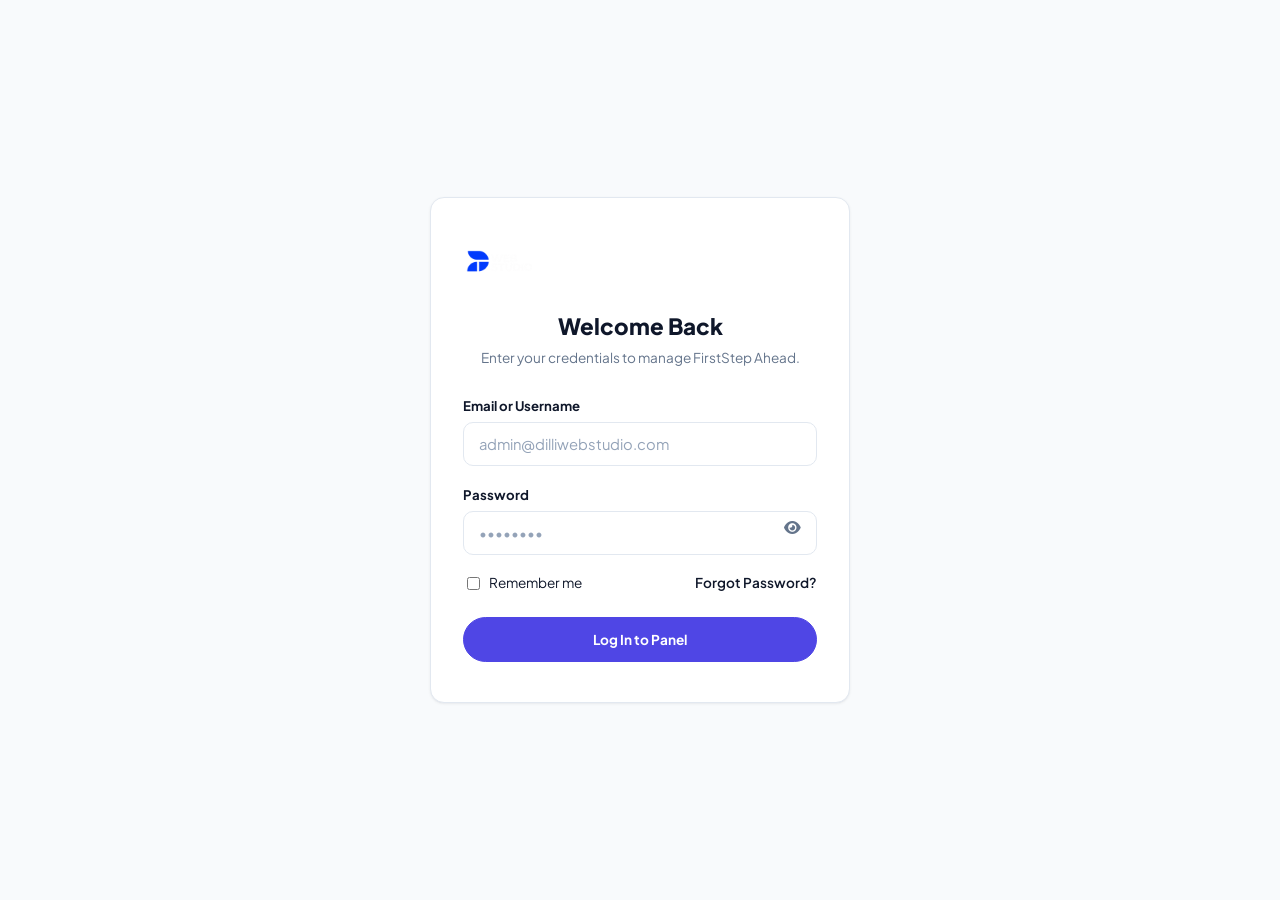
==== commit 44e0d7e1: "'q'" ====
--- a/admin/index.html
+++ b/admin/index.html
@@ -2,6 +2,13 @@
 <html lang="en">
 
 <head>
+    <!-- 1. AUTH GUARD: Must run FIRST before any body content renders -->
+    <script>
+        if (sessionStorage.getItem('isAdminLoggedIn') !== 'true') {
+            window.location.href = 'login.html';
+        }
+    </script>
+
     <meta charset="UTF-8" />
     <meta name="viewport" content="width=device-width, initial-scale=1.0" />
     <title>Admin Dashboard — Dilli Web Studio</title>
@@ -33,7 +40,7 @@
                 </ul>
             </div>
             <div style="padding: 1.25rem 0.85rem; border-top: 1px solid var(--border-subtle);">
-                <a href="login.html" class="sidebar-link" style="color: #EF4444;"><i
+                <a href="#" id="logoutBtn" class="sidebar-link" style="color: #EF4444;"><i
                         class="fa-solid fa-right-from-bracket"></i> Logout</a>
             </div>
         </aside>
@@ -43,7 +50,6 @@
             <!-- Professional Top Navigation Bar -->
             <header class="admin-topbar">
                 <div class="topbar-left">
-                    <!-- Clean Professional Hamburger Toggle -->
                     <button class="sidebar-toggle-btn" id="sidebarToggle" aria-label="Toggle Navigation">
                         <i class="fa-solid fa-bars-staggered"></i>
                     </button>
@@ -73,7 +79,7 @@
                     </div>
 
                     <!-- Refined Profile Trigger -->
-                    <button class="admin-profile-btn" id="profileBtn" onclick="openAdminModal('profileModal')">
+                    <button class="admin-profile-btn" id="profileBtn">
                         <img src="../data/pic-of-mee.png" alt="DilliShankar K" class="admin-avatar" />
                         <span style="font-weight: 600; font-size: 0.9rem;">DilliShankar K</span>
                         <i class="fa-solid fa-chevron-down profile-chevron"></i>
@@ -187,7 +193,7 @@
     <!-- Mobile Backdrop -->
     <div class="sidebar-overlay" id="sidebarOverlay"></div>
 
-    <!-- Updated Quick Profile Modal -->
+    <!-- Quick Profile Modal -->
     <div class="custom-modal-backdrop" id="profileModal">
         <div class="custom-modal-card profile-card-modal">
             <button class="modal-close-btn" onclick="closeAdminModal('profileModal')"
@@ -204,7 +210,7 @@
                         <i class="fa-solid fa-sliders"></i>
                         <span>Account Settings</span>
                     </a>
-                    <a href="login.html" class="btn-pill-admin btn-danger-admin profile-btn">
+                    <a href="#" id="modalLogoutBtn" class="btn-pill-admin btn-danger-admin profile-btn">
                         <i class="fa-solid fa-right-from-bracket"></i>
                         <span>Log Out</span>
                     </a>
--- a/admin/css/admin.css
+++ b/admin/css/admin.css
@@ -8,23 +8,30 @@
 /* ---------- Theme Color Variables & Tokens ---------- */
 :root {
     /* Brand & Accent Palette */
-    --accent-primary: #4f46e5;       /* Indigo primary */
+    --accent-primary: #4f46e5;
+    /* Indigo primary */
     --accent-primary-hover: #4338ca;
     --accent-light: #eef2ff;
-    
+
     /* Dark Sidebar & Navigation */
-    --bg-sidebar: #0f172a;           /* Deep Slate Blue */
+    --bg-sidebar: #0f172a;
+    /* Deep Slate Blue */
     --bg-sidebar-hover: #1e293b;
     --sidebar-border: rgba(255, 255, 255, 0.08);
 
     /* Main Interface Colors */
-    --bg-primary: #f8fafc;           /* Clean Off-White Background */
-    --bg-surface: #ffffff;           /* Elevated Card White */
-    
+    --bg-primary: #f8fafc;
+    /* Clean Off-White Background */
+    --bg-surface: #ffffff;
+    /* Elevated Card White */
+
     /* Typography Colors */
-    --text-primary: #0f172a;         /* High contrast slate */
-    --text-secondary: #64748b;       /* Soft muted slate */
-    --text-muted: #94a3b8;           /* Placeholder slate */
+    --text-primary: #0f172a;
+    /* High contrast slate */
+    --text-secondary: #64748b;
+    /* Soft muted slate */
+    --text-muted: #94a3b8;
+    /* Placeholder slate */
     --text-on-dark: #f8fafc;
 
     /* Borders & Dividers */
@@ -59,7 +66,9 @@
 }
 
 /* ---------- Master CSS Reset ---------- */
-*, *::before, *::after {
+*,
+*::before,
+*::after {
     box-sizing: border-box;
 }
 
@@ -78,7 +87,10 @@
     -webkit-font-smoothing: antialiased;
 }
 
-button, input, select, textarea {
+button,
+input,
+select,
+textarea {
     font-family: inherit;
     font-size: inherit;
 }
@@ -124,7 +136,7 @@
     transition: transform 0.3s cubic-bezier(0.16, 1, 0.3, 1);
 }
 
-.admin-sidebar > div:first-child {
+.admin-sidebar>div:first-child {
     flex: 1;
 }
 
@@ -308,21 +320,36 @@
     border: 2px solid #ffffff;
 }
 
+/* ---------- Clean & Professional Notification Dropdown ---------- */
+.notif-container {
+    position: relative;
+}
+
+/* Ensure the bell icon wrapper is the positioning parent */
+.notif-wrapper,
+.notif-container {
+    position: relative;
+    display: inline-block;
+}
+
+/* Default-a hide panni vekka */
 .dropdown-panel {
+    display: none;
+    /* Hide by default */
     position: absolute;
-    top: calc(100% + 0.5rem);
+    top: calc(100% + 10px);
     right: 0;
-    width: min(350px, calc(100vw - 2rem));
-    background: var(--bg-surface);
-    border: var(--border-thin);
-    border-radius: var(--radius-lg);
-    box-shadow: var(--shadow-lg);
-    overflow: hidden;
-    opacity: 0;
-    visibility: hidden;
-    transform: translateY(-8px);
-    transition: all 0.2s cubic-bezier(0.16, 1, 0.3, 1);
-    z-index: 200;
+    left: auto;
+    width: 280px;
+    background: #ffffff;
+    border-radius: 12px;
+    box-shadow: 0 10px 25px rgba(0, 0, 0, 0.1);
+    z-index: 1000;
+}
+
+/* Click panni JavaScript via-va '.show' class add aagum boadhu dhaan display aagum */
+.dropdown-panel.show {
+    display: block;
 }
 
 .dropdown-panel.show {
@@ -332,53 +359,53 @@
 }
 
 .dropdown-header {
-    padding: 1rem 1.15rem;
+    padding: 0.85rem 1rem;
     font-weight: 700;
-    font-size: 0.9rem;
+    font-size: 0.85rem;
+    color: #0f172a;
     background: #f8fafc;
-    border-bottom: var(--border-thin);
+    border-bottom: 1px solid #e2e8f0;
+    display: flex;
+    align-items: center;
+    justify-content: space-between;
 }
 
 .dropdown-body {
-    max-height: 320px;
+    max-height: 280px;
+    /* Adds scrollbar if list grows */
     overflow-y: auto;
 }
 
 .notif-item {
-    padding: 0.9rem 1.15rem;
-    border-bottom: var(--border-thin);
+    padding: 0.85rem 1rem;
+    border-bottom: 1px solid #f1f5f9;
     transition: background 0.15s ease;
+}
+
+.notif-item:last-child {
+    border-bottom: none;
 }
 
 .notif-item:hover {
     background: #f8fafc;
-}
-
-.notif-item:last-child {
-    border-bottom: 0;
 }
 
 .notif-item strong {
     display: block;
     font-size: 0.85rem;
-    color: var(--text-primary);
-    margin-bottom: 0.15rem;
+    font-weight: 600;
+    color: #0f172a;
+    margin-bottom: 0.2rem;
+    white-space: nowrap;
+    overflow: hidden;
+    text-overflow: ellipsis;
 }
 
 .notif-item p {
     margin: 0;
-    font-size: 0.8rem;
-    color: var(--text-secondary);
-}
-
-/* ---------- Main Dashboard Content Body ---------- */
-.admin-content-body, main {
-    padding: 2rem;
-    flex: 1;
-}
-
-.admin-content-body > * + *, main > * + * {
-    margin-top: 1.5rem;
+    font-size: 0.78rem;
+    color: #64748b;
+    line-height: 1.4;
 }
 
 /* ---------- Card Modern UI Containers ---------- */
@@ -598,7 +625,7 @@
     font-weight: 700;
 }
 
-.status-badge.published, 
+.status-badge.published,
 .status-badge.active {
     background: var(--status-success-bg);
     color: var(--status-success-text);
@@ -850,7 +877,8 @@
         padding: 0 1.25rem !important;
     }
 
-    .admin-content-body, main {
+    .admin-content-body,
+    main {
         padding: 1.25rem !important;
     }
 
